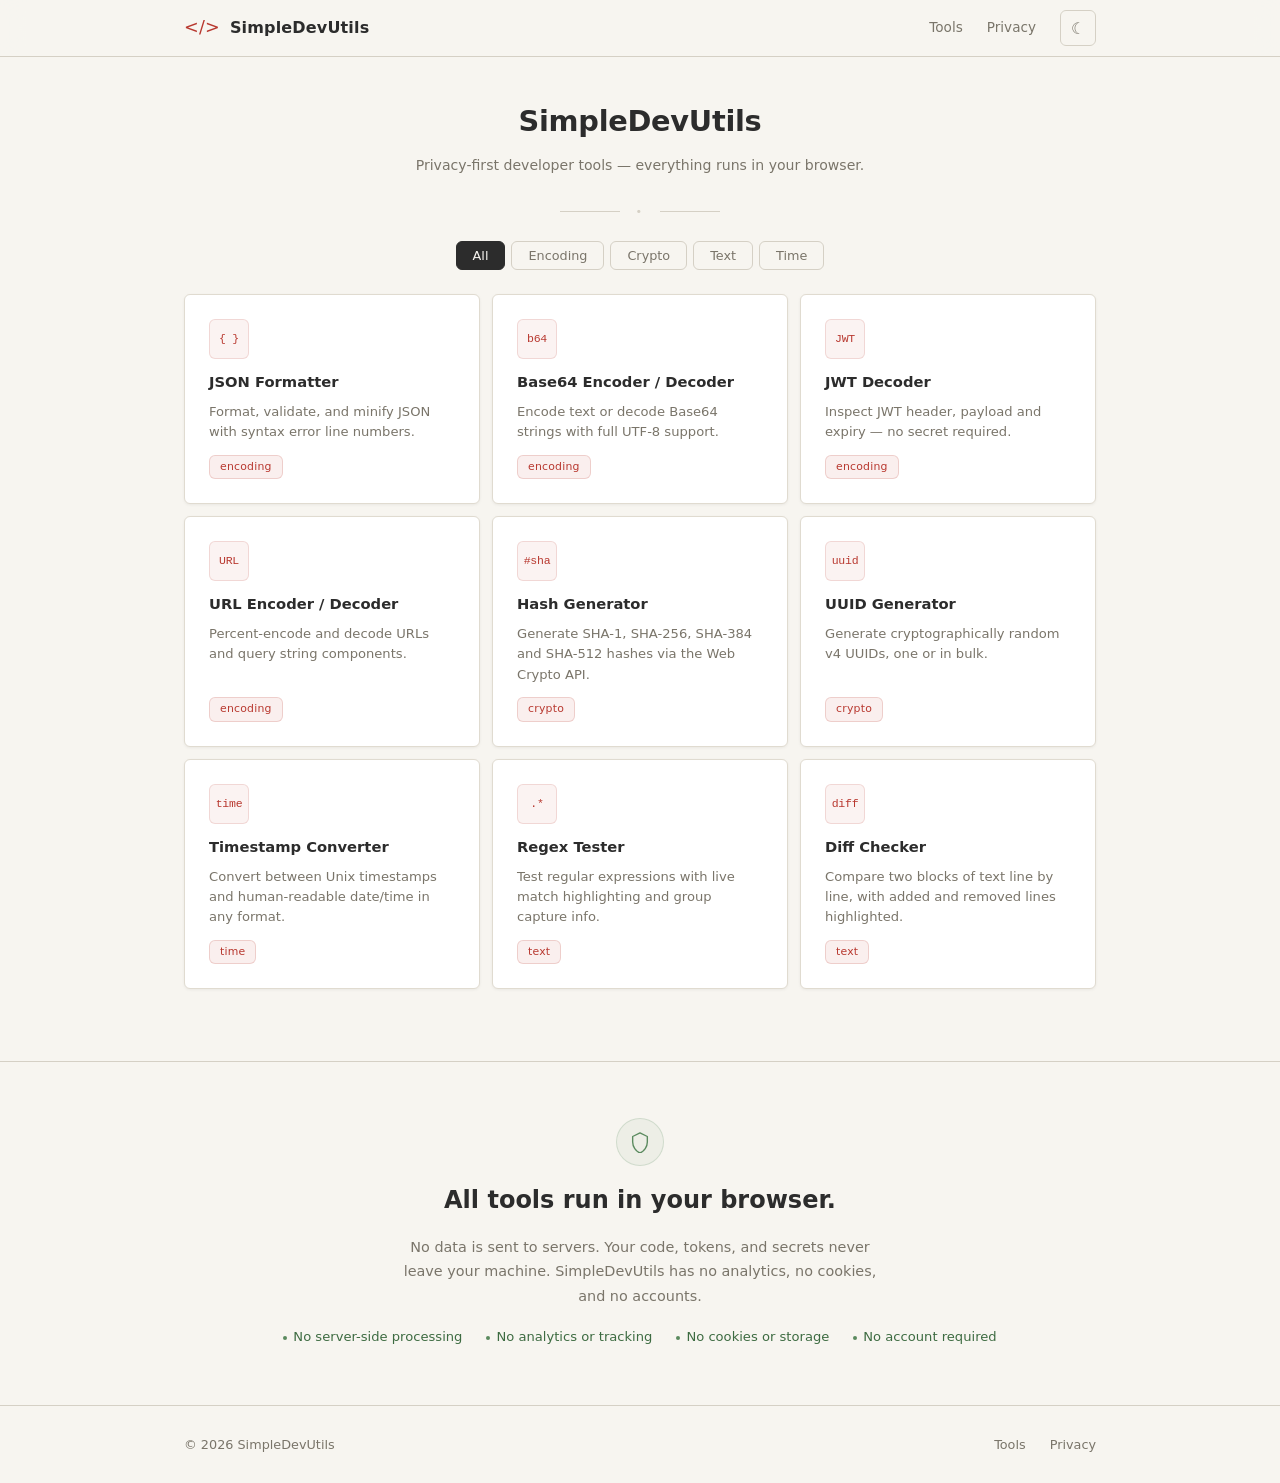
==== index.html @ 5c48ec0b "Redesign site with minimal Japanese aesthetic and light/dark mode - Replace dark neon theme with war" ====
<!DOCTYPE html>
<html lang="en">
<head>
  <meta charset="UTF-8" />
  <meta name="viewport" content="width=device-width, initial-scale=1.0" />
  <title>SimpleDevUtils — Free Online Developer Tools</title>
  <meta name="description" content="Free, fast, privacy-first developer tools. JSON formatter, Base64 encoder, JWT decoder, hash generator, UUID generator, diff checker, and more — all run in your browser." />
  <meta name="keywords" content="developer tools, JSON formatter, Base64 encoder, JWT decoder, hash generator, UUID generator, regex tester, diff checker, online tools" />
  <link rel="stylesheet" href="css/styles.css" />
</head>
<body>

  <nav class="nav">
    <div class="container">
      <div class="nav__inner">
        <a href="/" class="logo">
          <span class="logo__icon">&lt;/&gt;</span>
          SimpleDevUtils
        </a>
        <div class="nav__links">
          <a href="#tools">Tools</a>
          <a href="#privacy">Privacy</a>
          <button class="theme-toggle" id="theme-toggle" aria-label="Toggle theme"></button>
        </div>
      </div>
    </div>
  </nav>

  <section class="tools" id="tools">
    <div class="container">
      <div class="tools__header">
        <h1 class="tools__title">SimpleDevUtils</h1>
        <p class="tools__sub">Privacy-first developer tools — everything runs in your browser.</p>
      </div>

      <div class="divider" aria-hidden="true">&#x2022;</div>

      <div class="tools__filter">
        <button class="filter-btn active" data-filter="all">All</button>
        <button class="filter-btn" data-filter="encoding">Encoding</button>
        <button class="filter-btn" data-filter="crypto">Crypto</button>
        <button class="filter-btn" data-filter="text">Text</button>
        <button class="filter-btn" data-filter="time">Time</button>
      </div>

      <div class="tools__grid">

        <a href="tools/json-formatter.html" class="tool-card" data-cat="encoding">
          <div class="tool-card__icon">{ }</div>
          <h3>JSON Formatter</h3>
          <p>Format, validate, and minify JSON with syntax error line numbers.</p>
          <span class="tool-card__tag">encoding</span>
        </a>

        <a href="tools/base64-encode-decode.html" class="tool-card" data-cat="encoding">
          <div class="tool-card__icon">b64</div>
          <h3>Base64 Encoder / Decoder</h3>
          <p>Encode text or decode Base64 strings with full UTF-8 support.</p>
          <span class="tool-card__tag">encoding</span>
        </a>

        <a href="tools/jwt-decoder.html" class="tool-card" data-cat="encoding">
          <div class="tool-card__icon">JWT</div>
          <h3>JWT Decoder</h3>
          <p>Inspect JWT header, payload and expiry — no secret required.</p>
          <span class="tool-card__tag">encoding</span>
        </a>

        <a href="tools/url-encoder.html" class="tool-card" data-cat="encoding">
          <div class="tool-card__icon">URL</div>
          <h3>URL Encoder / Decoder</h3>
          <p>Percent-encode and decode URLs and query string components.</p>
          <span class="tool-card__tag">encoding</span>
        </a>

        <a href="tools/hash-generator.html" class="tool-card" data-cat="crypto">
          <div class="tool-card__icon">#sha</div>
          <h3>Hash Generator</h3>
          <p>Generate SHA-1, SHA-256, SHA-384 and SHA-512 hashes via the Web Crypto API.</p>
          <span class="tool-card__tag">crypto</span>
        </a>

        <a href="tools/uuid-generator.html" class="tool-card" data-cat="crypto">
          <div class="tool-card__icon">uuid</div>
          <h3>UUID Generator</h3>
          <p>Generate cryptographically random v4 UUIDs, one or in bulk.</p>
          <span class="tool-card__tag">crypto</span>
        </a>

        <a href="tools/timestamp-converter.html" class="tool-card" data-cat="time">
          <div class="tool-card__icon">time</div>
          <h3>Timestamp Converter</h3>
          <p>Convert between Unix timestamps and human-readable date/time in any format.</p>
          <span class="tool-card__tag">time</span>
        </a>

        <a href="tools/regex-tester.html" class="tool-card" data-cat="text">
          <div class="tool-card__icon">.*</div>
          <h3>Regex Tester</h3>
          <p>Test regular expressions with live match highlighting and group capture info.</p>
          <span class="tool-card__tag">text</span>
        </a>

        <a href="tools/diff-checker.html" class="tool-card" data-cat="text">
          <div class="tool-card__icon">diff</div>
          <h3>Diff Checker</h3>
          <p>Compare two blocks of text line by line, with added and removed lines highlighted.</p>
          <span class="tool-card__tag">text</span>
        </a>

      </div>
    </div>
  </section>

  <section class="privacy" id="privacy">
    <div class="container">
      <div class="privacy__inner">
        <div class="privacy__icon"><svg width="22" height="22" viewBox="0 0 24 24" fill="none" stroke="currentColor" stroke-width="1.5" stroke-linecap="round" stroke-linejoin="round"><path d="M12 2L4 6v6c0 5.25 3.4 10.15 8 12 4.6-1.85 8-6.75 8-12V6l-8-4z"/></svg></div>
        <h2>All tools run in your browser.</h2>
        <p>
          No data is sent to servers. Your code, tokens, and secrets never leave your machine.
          SimpleDevUtils has no analytics, no cookies, and no accounts.
        </p>
        <div class="privacy__points">
          <span class="privacy__point">No server-side processing</span>
          <span class="privacy__point">No analytics or tracking</span>
          <span class="privacy__point">No cookies or storage</span>
          <span class="privacy__point">No account required</span>
        </div>
      </div>
    </div>
  </section>

  <footer class="footer">
    <div class="container">
      <div class="footer__inner">
        <span class="footer__copy">&copy; 2026 SimpleDevUtils</span>
        <div class="footer__links">
          <a href="#tools">Tools</a>
          <a href="#privacy">Privacy</a>
        </div>
      </div>
    </div>
  </footer>

  <script src="js/theme.js"></script>
  <script src="js/main.js"></script>
</body>
</html>
---- css/styles.css ----
/* ===== RESET & BASE ===== */
*, *::before, *::after { box-sizing: border-box; margin: 0; padding: 0; }

/* ===== LIGHT THEME (default) ===== */
:root {
  --bg:       #f7f5f0;
  --bg2:      #efece5;
  --bg3:      #e8e4db;
  --border:   #d5d0c5;
  --text:     #2c2c2c;
  --text-dim: #7a756a;
  --accent:   #b8382f;
  --accent2:  #c4564e;
  --green:    #5a8a5e;
  --cyan:     #4a7a7a;
  --yellow:   #a68a30;
  --red:      #b8382f;
  --radius:   6px;
  --radius-sm: 4px;
  --font:     'Noto Sans', system-ui, -apple-system, BlinkMacSystemFont, 'Segoe UI', sans-serif;
  --mono:     'Noto Sans Mono', ui-monospace, 'Cascadia Code', 'Source Code Pro', Menlo, Consolas, monospace;
  --shadow:   0 1px 3px rgba(0,0,0,0.06);
  --shadow-lg: 0 4px 16px rgba(0,0,0,0.08);
  --nav-bg:   rgba(247, 245, 240, 0.9);
  --card-bg:  #fff;
  --card-border: #e0dbd0;
  --tag-bg:   rgba(184, 56, 47, 0.08);
  --tag-border: rgba(184, 56, 47, 0.18);
  --tag-color: var(--accent);
  --privacy-bg: rgba(90, 138, 94, 0.06);
  --privacy-border: rgba(90, 138, 94, 0.2);
  --privacy-text: #3d6b41;
  --icon-bg:  rgba(184, 56, 47, 0.06);
  --icon-border: rgba(184, 56, 47, 0.15);
  --icon-color: var(--accent);
  --focus-ring: rgba(184, 56, 47, 0.25);
}

/* ===== DARK THEME ===== */
[data-theme="dark"] {
  --bg:       #1a1a18;
  --bg2:      #232320;
  --bg3:      #2c2c28;
  --border:   #3a3a35;
  --text:     #e0ddd5;
  --text-dim: #8a857a;
  --accent:   #d4645c;
  --accent2:  #e07a72;
  --green:    #7aaa7e;
  --cyan:     #6a9a9a;
  --yellow:   #c6aa50;
  --red:      #d4645c;
  --shadow:   0 1px 3px rgba(0,0,0,0.2);
  --shadow-lg: 0 4px 16px rgba(0,0,0,0.25);
  --nav-bg:   rgba(26, 26, 24, 0.92);
  --card-bg:  #252522;
  --card-border: #3a3a35;
  --tag-bg:   rgba(212, 100, 92, 0.1);
  --tag-border: rgba(212, 100, 92, 0.22);
  --tag-color: var(--accent);
  --privacy-bg: rgba(122, 170, 126, 0.08);
  --privacy-border: rgba(122, 170, 126, 0.2);
  --privacy-text: #7aaa7e;
  --icon-bg:  rgba(212, 100, 92, 0.1);
  --icon-border: rgba(212, 100, 92, 0.2);
  --icon-color: var(--accent);
  --focus-ring: rgba(212, 100, 92, 0.3);
}

html { scroll-behavior: smooth; }

body {
  background: var(--bg);
  color: var(--text);
  font-family: var(--font);
  font-size: 16px;
  line-height: 1.7;
  -webkit-font-smoothing: antialiased;
  transition: background-color 0.3s ease, color 0.3s ease;
}

a { color: inherit; text-decoration: none; }

.container {
  max-width: 960px;
  margin: 0 auto;
  padding: 0 24px;
}

/* ===== NAV ===== */
.nav {
  position: sticky;
  top: 0;
  z-index: 100;
  background: var(--nav-bg);
  backdrop-filter: blur(12px);
  border-bottom: 1px solid var(--border);
}

.nav__inner {
  display: flex;
  align-items: center;
  justify-content: space-between;
  height: 56px;
}

.logo {
  display: flex;
  align-items: center;
  gap: 10px;
  font-weight: 600;
  font-size: 1rem;
  letter-spacing: 0.01em;
}

.logo__icon {
  font-size: 1.1rem;
  color: var(--accent);
  font-weight: 300;
}

.nav__links {
  display: flex;
  align-items: center;
  gap: 24px;
  font-size: 0.85rem;
  font-weight: 400;
}

.nav__links a {
  color: var(--text-dim);
  transition: color 0.2s;
}
.nav__links a:hover { color: var(--text); }

/* ===== THEME TOGGLE ===== */
.theme-toggle {
  background: none;
  border: 1px solid var(--border);
  border-radius: var(--radius);
  width: 36px;
  height: 36px;
  display: inline-flex;
  align-items: center;
  justify-content: center;
  cursor: pointer;
  color: var(--text-dim);
  font-size: 1rem;
  transition: color 0.2s, border-color 0.2s, background 0.2s;
  flex-shrink: 0;
}

.theme-toggle:hover {
  color: var(--text);
  border-color: var(--text-dim);
  background: var(--bg3);
}

/* sun/moon icons via pseudo-elements handled in JS */

/* ===== HERO ===== */
.hero {
  padding: 48px 0 40px;
  position: relative;
}

.hero__inner {
  display: flex;
  flex-direction: column;
  align-items: center;
  text-align: center;
  gap: 16px;
}

.hero__title {
  font-size: clamp(2.4rem, 6vw, 4rem);
  font-weight: 700;
  line-height: 1.15;
  letter-spacing: -0.02em;
}

.gradient-text {
  color: var(--text);
}

.hero__sub {
  font-size: 1rem;
  color: var(--text-dim);
  max-width: 560px;
}

.hero__cta {
  display: flex;
  gap: 12px;
  flex-wrap: wrap;
  justify-content: center;
}

/* ===== BUTTONS ===== */
.btn {
  display: inline-flex;
  align-items: center;
  gap: 8px;
  padding: 10px 20px;
  border-radius: var(--radius);
  font-size: 0.85rem;
  font-weight: 500;
  cursor: pointer;
  transition: all 0.2s;
  border: none;
  font-family: var(--font);
}

.btn--primary {
  background: var(--accent);
  color: #fff;
}
.btn--primary:hover {
  opacity: 0.88;
}

.btn--secondary {
  background: var(--bg3);
  color: var(--text);
  border: 1px solid var(--border);
}
.btn--secondary:hover {
  border-color: var(--text-dim);
}

.btn--ghost {
  background: transparent;
  color: var(--text-dim);
  border: 1px solid var(--border);
}
.btn--ghost:hover {
  color: var(--text);
  border-color: var(--text-dim);
}

.btn--sm {
  padding: 7px 14px;
  font-size: 0.8rem;
}

.btn:disabled {
  opacity: 0.4;
  cursor: default;
}

/* ===== SECTION HEADINGS ===== */
.section-title {
  font-size: clamp(1.3rem, 3vw, 1.6rem);
  font-weight: 600;
  letter-spacing: -0.01em;
  text-align: center;
}

.section-sub {
  color: var(--text-dim);
  text-align: center;
  margin-top: 8px;
  font-size: 0.9rem;
}

/* ===== TOOLS SECTION ===== */
.tools {
  padding: 16px 0 72px;
}

.tools__header {
  text-align: center;
  margin-bottom: 24px;
  padding: 24px 0 0;
}

.tools__title {
  font-size: clamp(1.4rem, 2.5vw, 1.8rem);
  font-weight: 600;
  letter-spacing: -0.01em;
  margin-bottom: 8px;
}

.tools__sub {
  font-size: 0.88rem;
  color: var(--text-dim);
}

/* ===== DECORATIVE DIVIDER ===== */
.divider {
  display: flex;
  align-items: center;
  justify-content: center;
  gap: 16px;
  margin: 8px 0 20px;
  color: var(--border);
  font-size: 0.7rem;
  letter-spacing: 0.2em;
}

.divider::before,
.divider::after {
  content: '';
  height: 1px;
  width: 60px;
  background: var(--border);
}

/* ===== FILTER ===== */
.tools__filter {
  display: flex;
  gap: 6px;
  flex-wrap: wrap;
  justify-content: center;
  margin: 0 0 24px;
}

.filter-btn {
  padding: 6px 16px;
  border-radius: var(--radius);
  border: 1px solid var(--border);
  background: transparent;
  color: var(--text-dim);
  font-size: 0.8rem;
  font-weight: 400;
  cursor: pointer;
  transition: all 0.2s;
  font-family: var(--font);
}

.filter-btn:hover {
  color: var(--text);
  border-color: var(--text-dim);
}

.filter-btn.active {
  background: var(--text);
  border-color: var(--text);
  color: var(--bg);
}

/* ===== TOOLS GRID ===== */
.tools__grid {
  display: grid;
  grid-template-columns: repeat(auto-fill, minmax(280px, 1fr));
  gap: 12px;
}

.tool-card {
  display: flex;
  flex-direction: column;
  gap: 8px;
  padding: 24px;
  background: var(--card-bg);
  border: 1px solid var(--card-border);
  border-radius: var(--radius);
  transition: all 0.2s ease;
  cursor: pointer;
  position: relative;
  box-shadow: var(--shadow);
}

.tool-card:hover {
  border-color: var(--accent);
  box-shadow: var(--shadow-lg);
  transform: translateY(-2px);
}

.tool-card__icon {
  display: inline-flex;
  align-items: center;
  justify-content: center;
  width: 40px;
  height: 40px;
  background: var(--icon-bg);
  border: 1px solid var(--icon-border);
  border-radius: var(--radius);
  font-family: var(--mono);
  font-size: 0.72rem;
  font-weight: 500;
  color: var(--icon-color);
  letter-spacing: -0.02em;
}

.tool-card h3 {
  font-size: 0.92rem;
  font-weight: 600;
  margin-top: 2px;
}

.tool-card p {
  font-size: 0.82rem;
  color: var(--text-dim);
  line-height: 1.55;
  flex: 1;
}

.tool-card__tag {
  display: inline-block;
  margin-top: 4px;
  padding: 2px 10px;
  border-radius: var(--radius);
  font-size: 0.68rem;
  font-weight: 400;
  background: var(--tag-bg);
  border: 1px solid var(--tag-border);
  color: var(--tag-color);
  width: fit-content;
  letter-spacing: 0.02em;
}

.tool-card.hidden { display: none; }

/* ===== PRIVACY SECTION ===== */
.privacy {
  padding: 56px 0;
  border-top: 1px solid var(--border);
}

.privacy__inner {
  display: flex;
  flex-direction: column;
  align-items: center;
  text-align: center;
  gap: 14px;
}

.privacy__icon {
  width: 48px;
  height: 48px;
  background: var(--privacy-bg);
  border: 1px solid var(--privacy-border);
  border-radius: 50%;
  display: flex;
  align-items: center;
  justify-content: center;
  color: var(--green);
}

.privacy h2 {
  font-size: clamp(1.2rem, 3vw, 1.5rem);
  font-weight: 600;
}

.privacy p {
  color: var(--text-dim);
  max-width: 480px;
  font-size: 0.9rem;
  line-height: 1.7;
}

.privacy__points {
  display: flex;
  gap: 24px;
  flex-wrap: wrap;
  justify-content: center;
  margin-top: 4px;
}

.privacy__point {
  display: flex;
  align-items: center;
  gap: 6px;
  font-size: 0.82rem;
  color: var(--privacy-text);
}

.privacy__point::before {
  content: '';
  width: 4px;
  height: 4px;
  border-radius: 50%;
  background: var(--green);
  flex-shrink: 0;
}

/* ===== FEATURES ===== */
.features {
  padding: 72px 0;
}

.features__grid {
  display: grid;
  grid-template-columns: repeat(auto-fill, minmax(240px, 1fr));
  gap: 16px;
  margin-top: 40px;
}

.feature-card {
  padding: 24px;
  border: 1px solid var(--border);
  border-radius: var(--radius);
  background: var(--card-bg);
}

.feature-card__icon {
  display: inline-flex;
  align-items: center;
  justify-content: center;
  width: 44px;
  height: 44px;
  background: var(--icon-bg);
  border-radius: var(--radius);
  font-size: 1.2rem;
  margin-bottom: 14px;
}

.feature-card h3 {
  font-size: 0.95rem;
  font-weight: 600;
  margin-bottom: 6px;
}

.feature-card p {
  font-size: 0.85rem;
  color: var(--text-dim);
  line-height: 1.6;
}

/* ===== FOOTER ===== */
.footer {
  border-top: 1px solid var(--border);
  padding: 28px 0;
}

.footer__inner {
  display: flex;
  align-items: center;
  justify-content: space-between;
  flex-wrap: wrap;
  gap: 16px;
}

.footer__copy {
  font-size: 0.8rem;
  color: var(--text-dim);
}

.footer__links {
  display: flex;
  gap: 24px;
  font-size: 0.8rem;
  color: var(--text-dim);
}

.footer__links a:hover { color: var(--text); }

/* ===== BACK BUTTON ===== */
.back-btn {
  display: inline-flex;
  align-items: center;
  gap: 6px;
  font-size: 0.82rem;
  font-weight: 400;
  color: var(--text-dim);
  margin-bottom: 20px;
  transition: color 0.2s;
}

.back-btn:hover {
  color: var(--text);
}

/* ===== TOOL PAGE ===== */
.tool-page {
  padding: 40px 0 72px;
  min-height: calc(100vh - 56px);
}

.tool-header {
  margin-bottom: 32px;
}

.tool-header h1 {
  font-size: clamp(1.3rem, 3vw, 1.7rem);
  font-weight: 600;
  margin-bottom: 6px;
  letter-spacing: -0.01em;
}

.tool-header p {
  color: var(--text-dim);
  font-size: 0.9rem;
}

.tool-interface {
  background: var(--card-bg);
  border: 1px solid var(--card-border);
  border-radius: var(--radius);
  padding: 24px;
  margin-bottom: 40px;
  box-shadow: var(--shadow);
}

/* Two-column tool layout */
.tool-columns {
  display: grid;
  grid-template-columns: 1fr 1fr;
  gap: 20px;
}

.tool-col__header {
  display: flex;
  align-items: center;
  justify-content: space-between;
  margin-bottom: 8px;
}

.tool-label {
  display: block;
  font-size: 0.72rem;
  font-weight: 500;
  color: var(--text-dim);
  text-transform: uppercase;
  letter-spacing: 0.08em;
}

textarea.tool-textarea {
  width: 100%;
  min-height: 280px;
  background: var(--bg);
  border: 1px solid var(--border);
  border-radius: var(--radius-sm);
  color: var(--text);
  font-family: var(--mono);
  font-size: 0.82rem;
  line-height: 1.7;
  padding: 14px 16px;
  resize: vertical;
  outline: none;
  transition: border-color 0.2s;
}

textarea.tool-textarea:focus {
  border-color: var(--accent);
  box-shadow: 0 0 0 2px var(--focus-ring);
}

.tool-actions {
  display: flex;
  gap: 8px;
  flex-wrap: wrap;
  margin-top: 10px;
}

.tool-row {
  display: flex;
  align-items: center;
  gap: 12px;
  flex-wrap: wrap;
  margin-bottom: 16px;
}

input.tool-input {
  padding: 10px 14px;
  background: var(--bg);
  border: 1px solid var(--border);
  border-radius: var(--radius-sm);
  color: var(--text);
  font-size: 0.88rem;
  font-family: var(--font);
  outline: none;
  transition: border-color 0.2s;
  flex: 1;
}

input.tool-input:focus {
  border-color: var(--accent);
  box-shadow: 0 0 0 2px var(--focus-ring);
}

input.tool-input-sm {
  padding: 10px 14px;
  background: var(--bg);
  border: 1px solid var(--border);
  border-radius: var(--radius-sm);
  color: var(--text);
  font-size: 0.88rem;
  font-family: var(--font);
  outline: none;
  transition: border-color 0.2s;
  width: 100px;
}

input.tool-input-sm:focus {
  border-color: var(--accent);
  box-shadow: 0 0 0 2px var(--focus-ring);
}

select.tool-select {
  padding: 10px 14px;
  background: var(--bg);
  border: 1px solid var(--border);
  border-radius: var(--radius-sm);
  color: var(--text);
  font-size: 0.88rem;
  font-family: var(--font);
  outline: none;
  cursor: pointer;
  transition: border-color 0.2s;
}

select.tool-select:focus {
  border-color: var(--accent);
  box-shadow: 0 0 0 2px var(--focus-ring);
}

.tool-output {
  background: var(--bg);
  border: 1px solid var(--border);
  border-radius: var(--radius-sm);
  padding: 14px 16px;
  font-family: var(--mono);
  font-size: 0.82rem;
  line-height: 1.7;
  min-height: 60px;
  word-break: break-all;
  white-space: pre-wrap;
  color: var(--text);
}

.tool-msg {
  font-size: 0.82rem;
  padding: 8px 12px;
  border-radius: var(--radius-sm);
  display: none;
  margin-top: 12px;
}

.tool-msg.success {
  background: var(--privacy-bg);
  border: 1px solid var(--privacy-border);
  color: var(--green);
  display: block;
}

.tool-msg.error {
  background: rgba(184, 56, 47, 0.06);
  border: 1px solid rgba(184, 56, 47, 0.2);
  color: var(--red);
  display: block;
}

[data-theme="dark"] .tool-msg.error {
  background: rgba(212, 100, 92, 0.08);
  border-color: rgba(212, 100, 92, 0.2);
}

/* ===== JWT PANELS ===== */
.jwt-panels {
  display: grid;
  grid-template-columns: 1fr 1fr;
  gap: 16px;
  margin-top: 20px;
}

.jwt-panel {
  background: var(--bg);
  border: 1px solid var(--border);
  border-radius: var(--radius-sm);
  padding: 16px;
}

.jwt-panel h3 {
  font-size: 0.72rem;
  font-weight: 500;
  text-transform: uppercase;
  letter-spacing: 0.08em;
  color: var(--text-dim);
  margin-bottom: 10px;
}

.jwt-panel pre {
  font-family: var(--mono);
  font-size: 0.8rem;
  white-space: pre-wrap;
  word-break: break-all;
  line-height: 1.7;
}

.jwt-expiry {
  padding: 10px 14px;
  border-radius: var(--radius-sm);
  font-size: 0.82rem;
  margin-top: 16px;
  display: none;
}

.jwt-expiry.valid {
  background: var(--privacy-bg);
  border: 1px solid var(--privacy-border);
  color: var(--green);
  display: block;
}

.jwt-expiry.expired {
  background: rgba(184, 56, 47, 0.06);
  border: 1px solid rgba(184, 56, 47, 0.2);
  color: var(--red);
  display: block;
}

[data-theme="dark"] .jwt-expiry.expired {
  background: rgba(212, 100, 92, 0.08);
  border-color: rgba(212, 100, 92, 0.2);
}

/* ===== DIFF VIEWER ===== */
.diff-output {
  background: var(--bg);
  border: 1px solid var(--border);
  border-radius: var(--radius-sm);
  font-family: var(--mono);
  font-size: 0.82rem;
  line-height: 1.8;
  overflow: hidden;
  min-height: 80px;
}

.diff-line {
  padding: 1px 16px;
  white-space: pre-wrap;
  word-break: break-word;
}

.diff-line.added {
  background: var(--privacy-bg);
  color: var(--green);
}

.diff-line.removed {
  background: rgba(184, 56, 47, 0.06);
  color: var(--red);
}

[data-theme="dark"] .diff-line.removed {
  background: rgba(212, 100, 92, 0.08);
}

.diff-line.unchanged {
  color: var(--text-dim);
}

.diff-empty {
  padding: 20px 16px;
  color: var(--text-dim);
  font-size: 0.82rem;
}

/* ===== REGEX TESTER ===== */
.regex-output {
  background: var(--bg);
  border: 1px solid var(--border);
  border-radius: var(--radius-sm);
  padding: 14px 16px;
  font-family: var(--mono);
  font-size: 0.82rem;
  line-height: 1.8;
  min-height: 60px;
  white-space: pre-wrap;
  word-break: break-word;
}

.regex-output mark {
  background: rgba(184, 56, 47, 0.15);
  color: var(--text);
  border-radius: 2px;
  outline: 1px solid rgba(184, 56, 47, 0.3);
}

[data-theme="dark"] .regex-output mark {
  background: rgba(212, 100, 92, 0.18);
  outline-color: rgba(212, 100, 92, 0.35);
}

.flags-group {
  display: flex;
  gap: 16px;
  flex-wrap: wrap;
  align-items: center;
}

.flag-label {
  display: flex;
  align-items: center;
  gap: 6px;
  font-size: 0.82rem;
  color: var(--text-dim);
  cursor: pointer;
  user-select: none;
}

.flag-label input[type="checkbox"] {
  width: 16px;
  height: 16px;
  accent-color: var(--accent);
  cursor: pointer;
}

/* ===== UUID LIST ===== */
.uuid-list {
  background: var(--bg);
  border: 1px solid var(--border);
  border-radius: var(--radius-sm);
  min-height: 60px;
  max-height: 360px;
  overflow-y: auto;
  font-family: var(--mono);
  font-size: 0.82rem;
}

.uuid-item {
  padding: 8px 14px;
  display: flex;
  justify-content: space-between;
  align-items: center;
  border-bottom: 1px solid var(--border);
  cursor: pointer;
  transition: background 0.15s;
}

.uuid-item:last-child { border-bottom: none; }
.uuid-item:hover { background: var(--bg2); }

.uuid-item__hint {
  font-size: 0.7rem;
  color: var(--text-dim);
  opacity: 0;
  transition: opacity 0.15s;
}

.uuid-item:hover .uuid-item__hint { opacity: 1; }

/* ===== TIMESTAMP CONVERTER ===== */
.ts-grid {
  display: grid;
  grid-template-columns: 1fr 1fr;
  gap: 24px;
}

.ts-group label {
  display: block;
  font-size: 0.72rem;
  font-weight: 500;
  color: var(--text-dim);
  text-transform: uppercase;
  letter-spacing: 0.08em;
  margin-bottom: 8px;
}

.ts-result {
  background: var(--bg);
  border: 1px solid var(--border);
  border-radius: var(--radius-sm);
  padding: 14px 16px;
  font-family: var(--mono);
  font-size: 0.88rem;
  min-height: 48px;
  word-break: break-all;
  color: var(--text);
  margin-top: 12px;
}

/* ===== HASH RESULTS ===== */
.hash-results {
  display: flex;
  flex-direction: column;
  gap: 12px;
  margin-top: 16px;
}

.hash-result-row {
  display: flex;
  flex-direction: column;
  gap: 4px;
}

.hash-result-row label {
  font-size: 0.72rem;
  font-weight: 500;
  color: var(--text-dim);
  text-transform: uppercase;
  letter-spacing: 0.08em;
}

.hash-result-row .tool-output {
  font-size: 0.8rem;
  min-height: unset;
  padding: 10px 14px;
  word-break: break-all;
}

/* ===== TOOL SEO SECTION ===== */
.tool-seo {
  padding: 40px 0;
  border-top: 1px solid var(--border);
}

.tool-seo h2 {
  font-size: 1.05rem;
  font-weight: 600;
  margin-bottom: 10px;
}

.tool-seo p {
  font-size: 0.88rem;
  color: var(--text-dim);
  line-height: 1.75;
  margin-bottom: 14px;
}

/* ===== RELATED TOOLS ===== */
.related-tools {
  padding: 40px 0;
  border-top: 1px solid var(--border);
}

.related-tools__grid {
  display: grid;
  grid-template-columns: repeat(auto-fill, minmax(200px, 1fr));
  gap: 12px;
  margin-top: 20px;
}

/* ===== BADGE ===== */
.badge {
  display: inline-flex;
  align-items: center;
  gap: 8px;
  background: var(--tag-bg);
  border: 1px solid var(--tag-border);
  color: var(--tag-color);
  font-size: 0.78rem;
  font-weight: 400;
  padding: 5px 14px;
  border-radius: var(--radius);
  letter-spacing: 0.02em;
}

/* ===== TERMINAL (kept for any hero usage) ===== */
.hero__terminal {
  width: 100%;
  max-width: 580px;
  background: var(--card-bg);
  border: 1px solid var(--card-border);
  border-radius: var(--radius);
  overflow: hidden;
  box-shadow: var(--shadow-lg);
  margin-top: 12px;
}

.terminal__bar {
  display: flex;
  gap: 6px;
  padding: 10px 14px;
  border-bottom: 1px solid var(--border);
  background: var(--bg2);
}

.terminal__bar span {
  width: 10px;
  height: 10px;
  border-radius: 50%;
}
.terminal__bar span:nth-child(1) { background: var(--red); }
.terminal__bar span:nth-child(2) { background: var(--yellow); }
.terminal__bar span:nth-child(3) { background: var(--green); }

.terminal__body {
  padding: 18px 18px 22px;
  font-family: var(--mono);
  font-size: 0.8rem;
  line-height: 1.9;
  overflow-x: auto;
  text-align: left;
}

.t-dim    { color: var(--text-dim); }
.t-green  { color: var(--green); }
.t-cyan   { color: var(--cyan); }
.t-yellow { color: var(--yellow); }
.t-white  { color: var(--text); }
.t-blue   { color: var(--accent); }

/* ===== RESPONSIVE ===== */
@media (max-width: 640px) {
  .nav__links { gap: 16px; font-size: 0.82rem; }
  .hero { padding: 36px 0 28px; }
  .footer__inner { flex-direction: column; align-items: flex-start; }
  .tool-columns { grid-template-columns: 1fr; }
  .jwt-panels { grid-template-columns: 1fr; }
  .ts-grid { grid-template-columns: 1fr; }
  .privacy__points { gap: 10px; }
  .tools__grid { grid-template-columns: 1fr; }
}
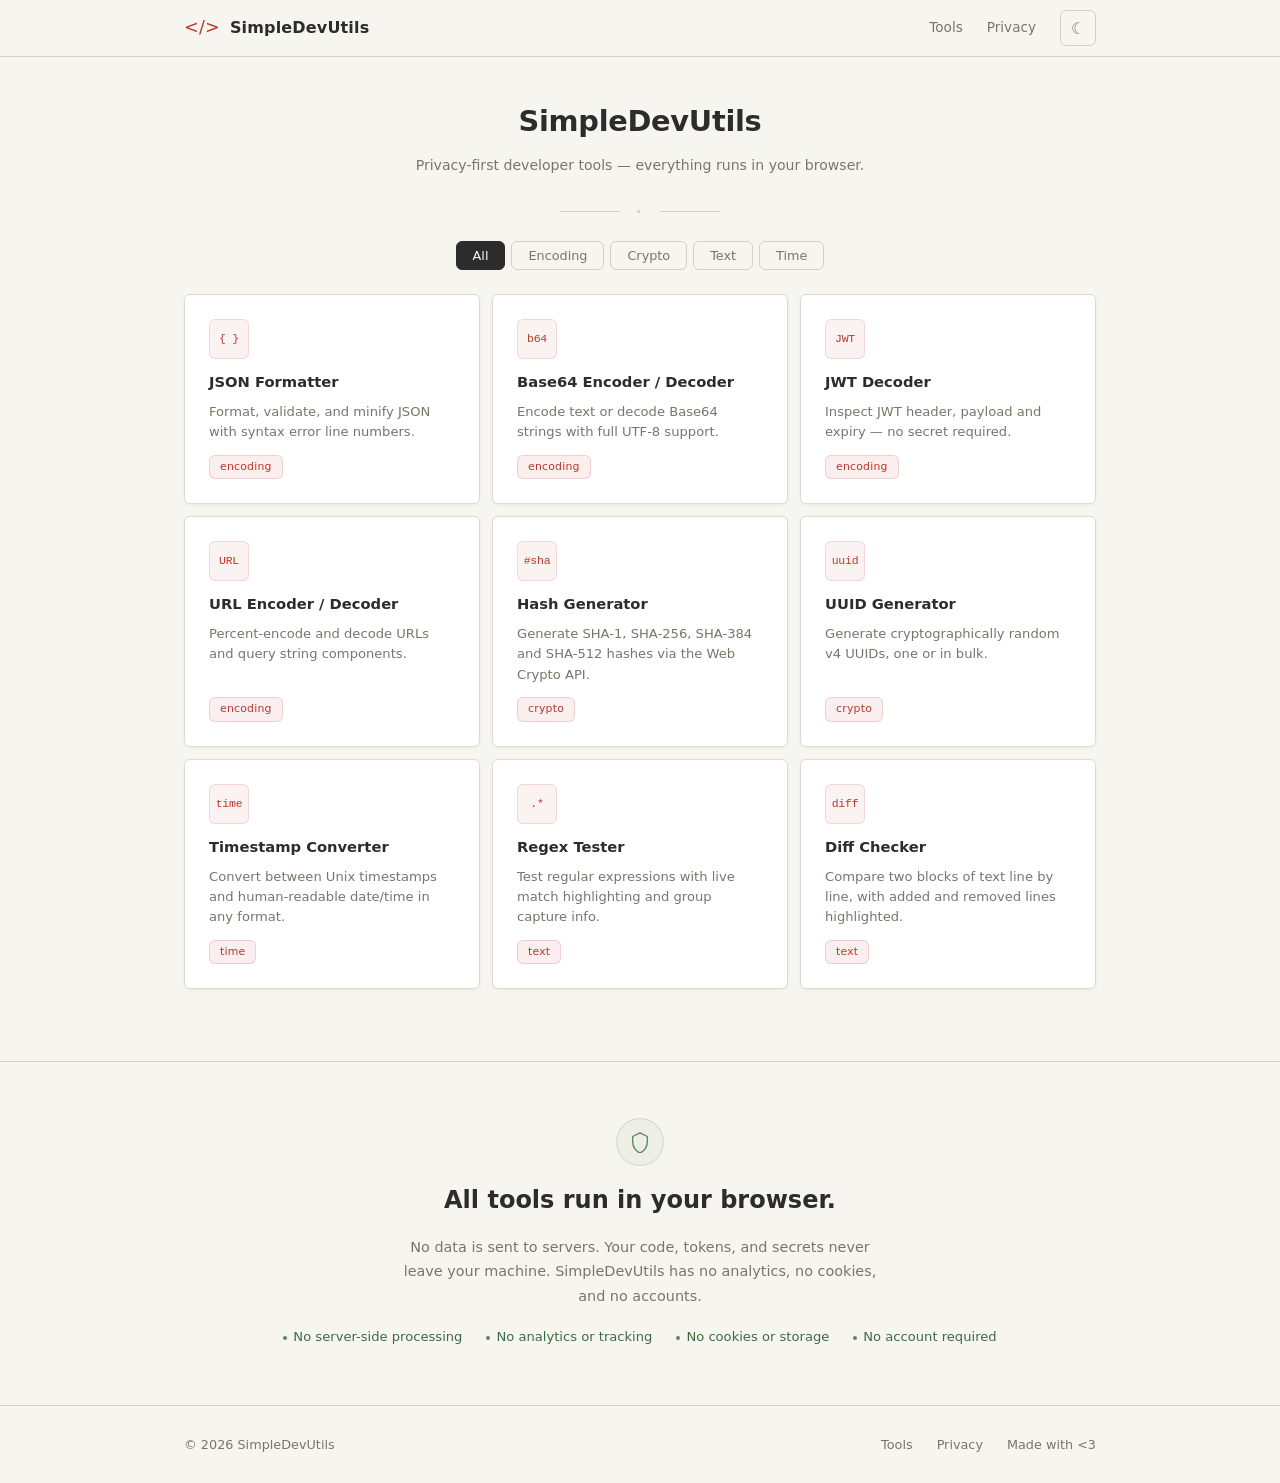
==== commit 848c6c62: "Add LinkedIn footer link across all pages Added "Made with <3" link to https://www.linkedin.com/in/m" ====
--- a/index.html
+++ b/index.html
@@ -138,6 +138,7 @@
         <div class="footer__links">
           <a href="#tools">Tools</a>
           <a href="#privacy">Privacy</a>
+          <a href="https://www.linkedin.com/in/mohantyabhijit/" target="_blank" rel="noopener noreferrer">Made with &lt;3</a>
         </div>
       </div>
     </div>
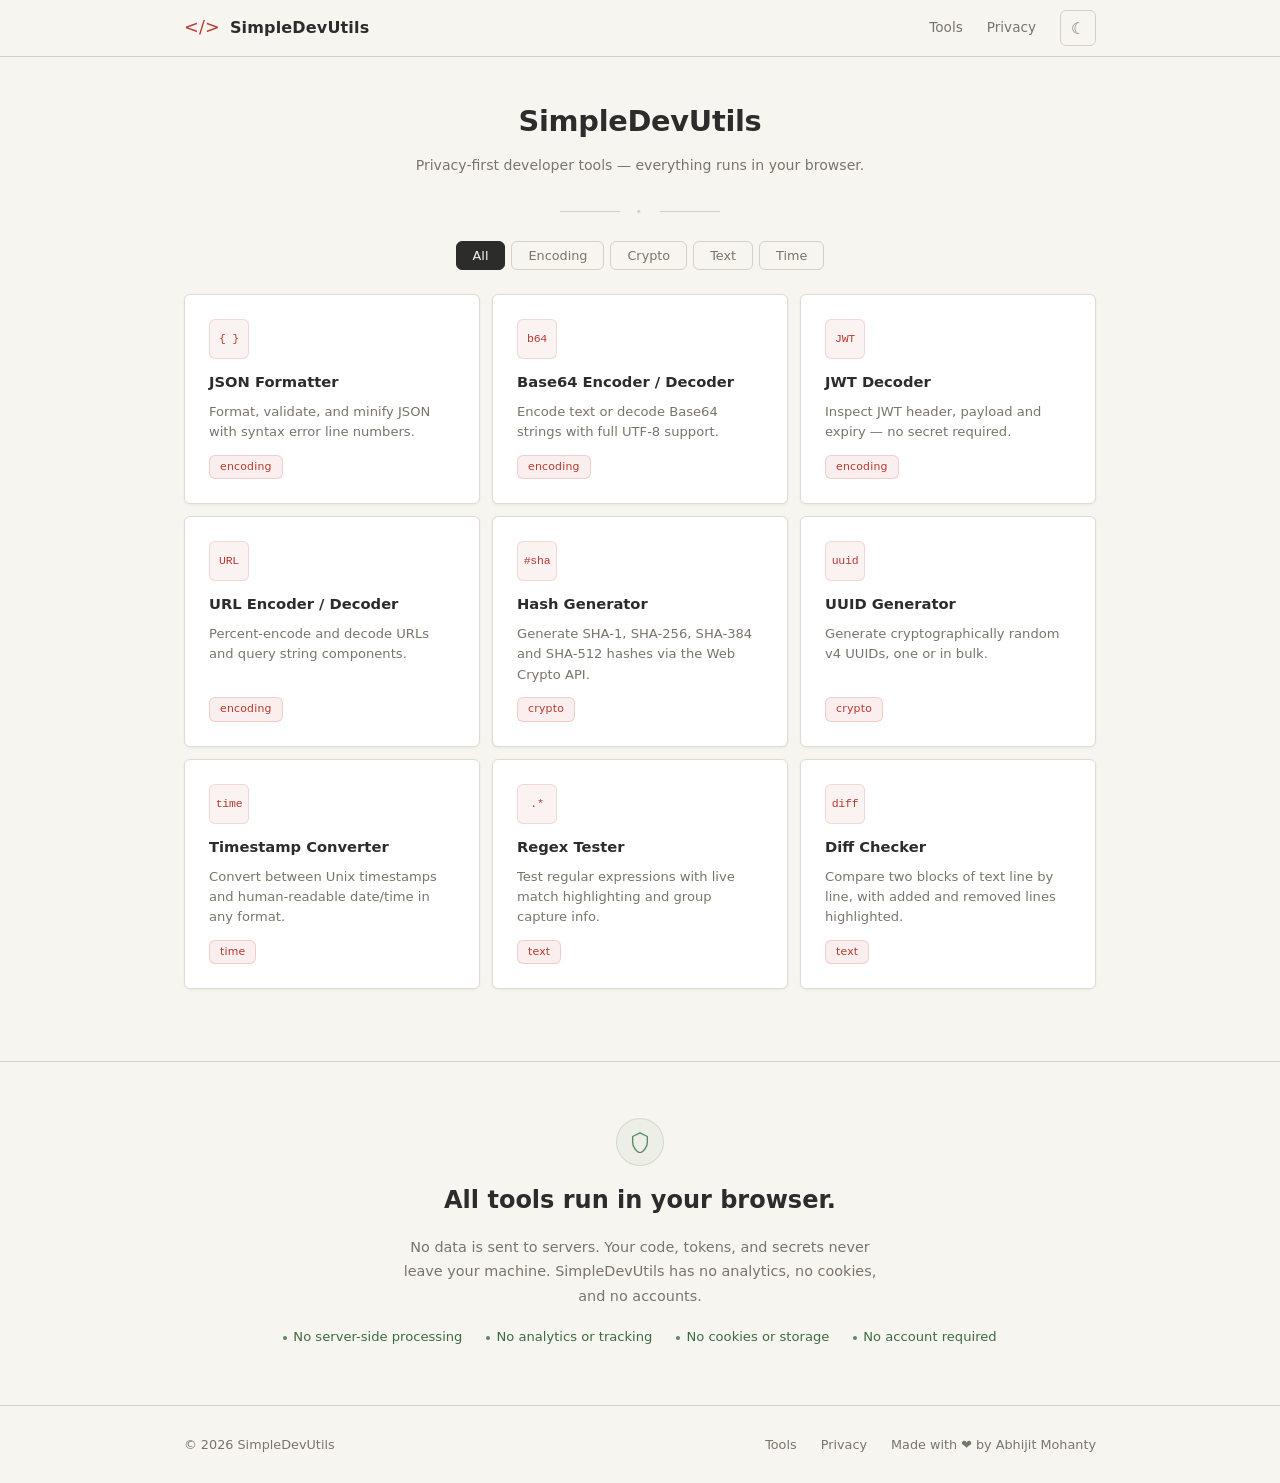
==== commit 6ffa0831: "Update footer attribution to "Made with ❤️ by Abhijit Mohanty" https://claude.ai/code/session_01Wj3W" ====
--- a/index.html
+++ b/index.html
@@ -138,7 +138,7 @@
         <div class="footer__links">
           <a href="#tools">Tools</a>
           <a href="#privacy">Privacy</a>
-          <a href="https://www.linkedin.com/in/mohantyabhijit/" target="_blank" rel="noopener noreferrer">Made with &lt;3</a>
+          <a href="https://www.linkedin.com/in/mohantyabhijit/" target="_blank" rel="noopener noreferrer">Made with ❤️ by Abhijit Mohanty</a>
         </div>
       </div>
     </div>
